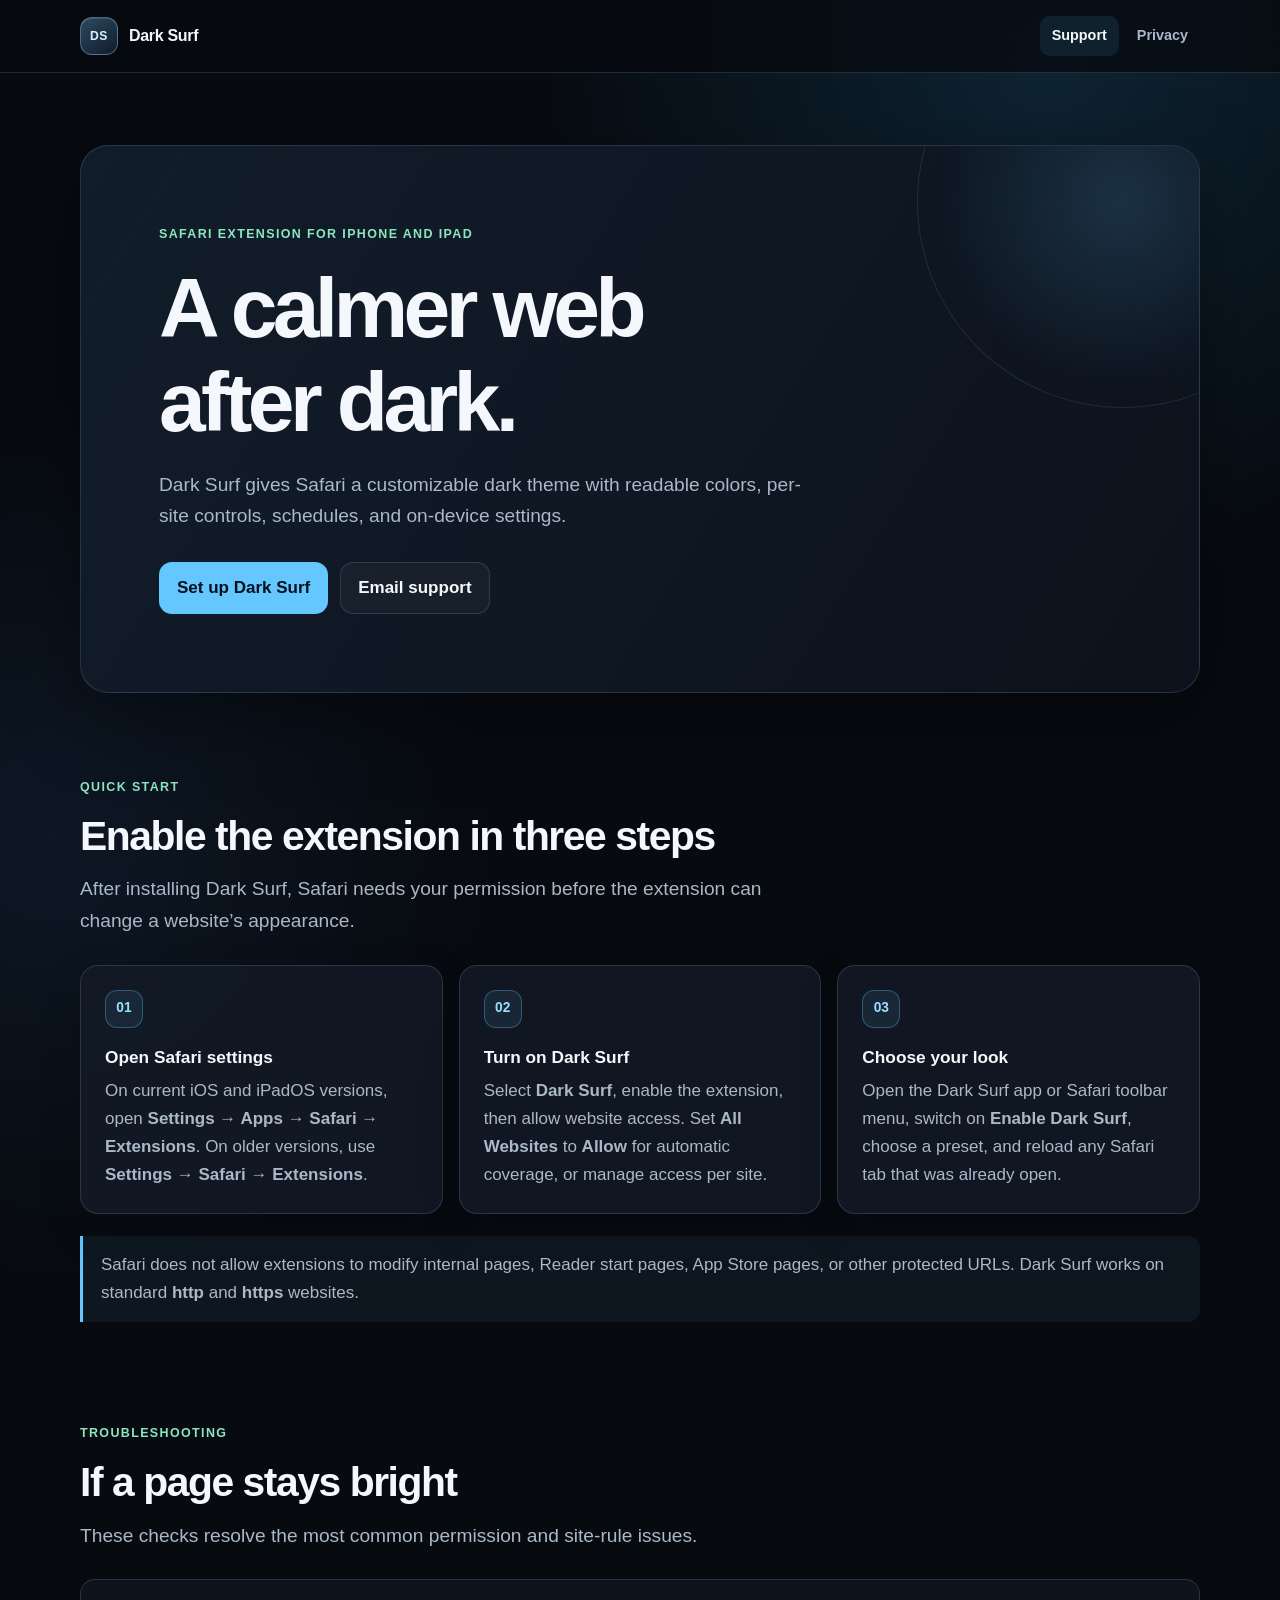
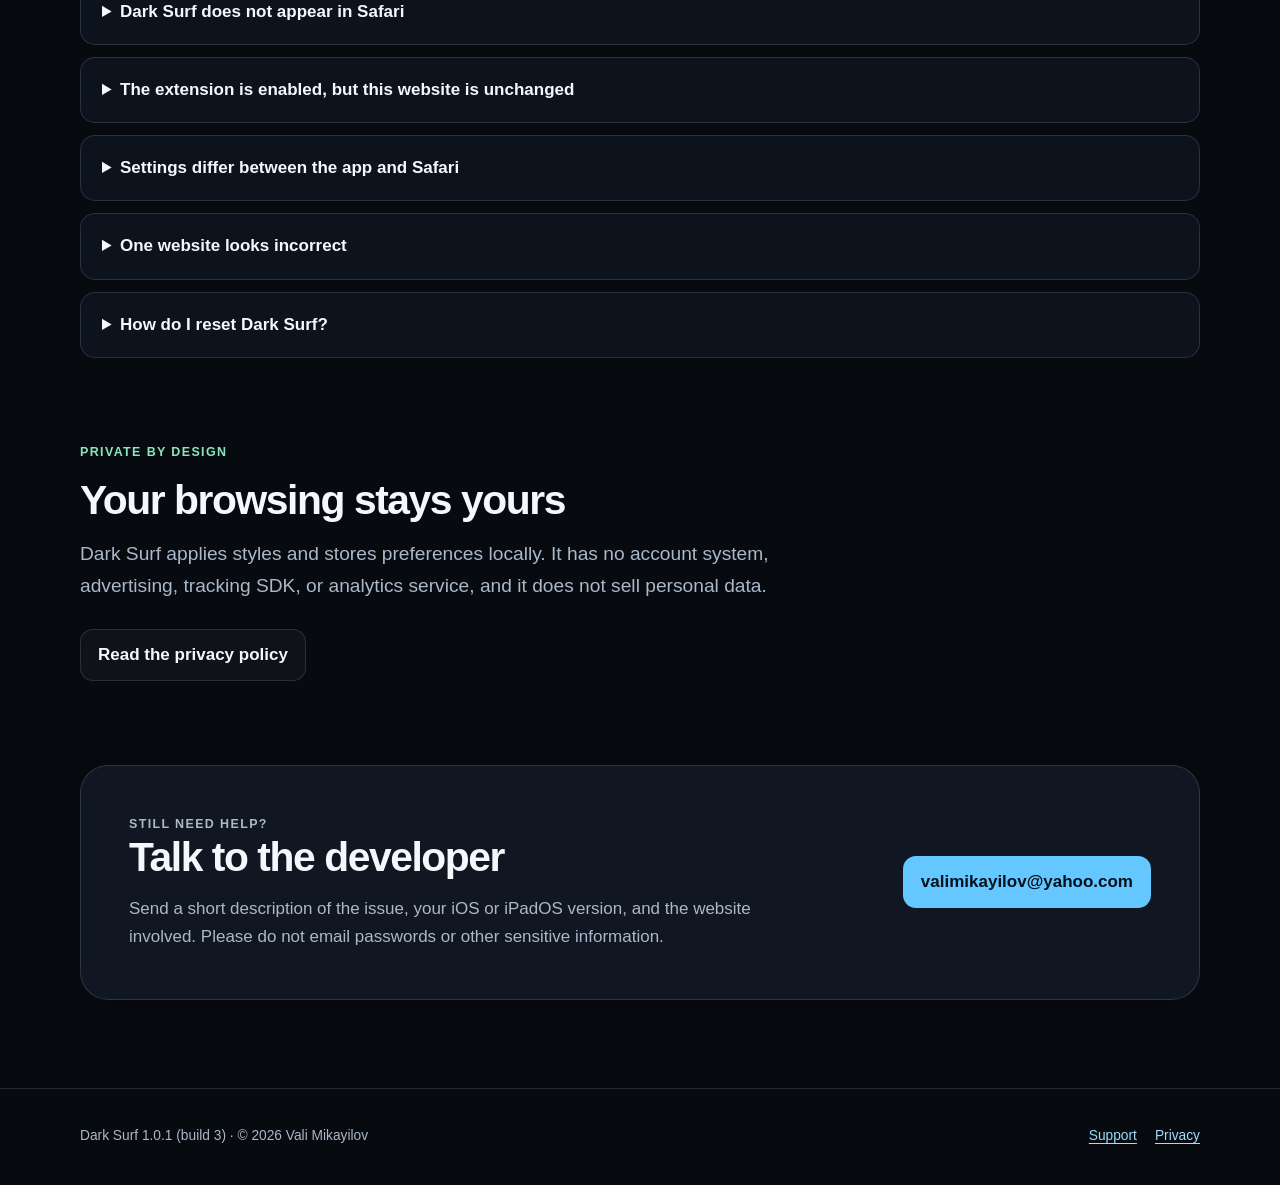
==== index.html @ 5539077b "Publish Dark Surf support and privacy policy" ====
<!doctype html>
<html lang="en">
  <head>
    <meta charset="utf-8">
    <meta name="viewport" content="width=device-width, initial-scale=1">
    <meta
      name="description"
      content="Help, setup instructions, and troubleshooting for the Dark Surf Safari extension for iPhone and iPad."
    >
    <meta name="theme-color" content="#070a0f">
    <title>Dark Surf Support</title>
    <link rel="stylesheet" href="styles.css">
  </head>
  <body>
    <a class="skip-link" href="#main-content">Skip to content</a>

    <header class="site-header">
      <nav class="nav" aria-label="Primary navigation">
        <a class="brand" href="./" aria-label="Dark Surf support home">
          <span class="brand-mark" aria-hidden="true">DS</span>
          <span>Dark Surf</span>
        </a>
        <div class="nav-links">
          <a href="./" aria-current="page">Support</a>
          <a href="privacy/">Privacy</a>
        </div>
      </nav>
    </header>

    <main id="main-content" class="page-shell">
      <section class="hero" aria-labelledby="support-title">
        <div class="hero-content">
          <p class="eyebrow">Safari extension for iPhone and iPad</p>
          <h1 id="support-title">A calmer web after dark.</h1>
          <p class="hero-copy">
            Dark Surf gives Safari a customizable dark theme with readable colors,
            per-site controls, schedules, and on-device settings.
          </p>
          <div class="actions">
            <a class="button primary" href="#setup">Set up Dark Surf</a>
            <a
              class="button"
              href="mailto:valimikayilov@yahoo.com?subject=Dark%20Surf%20Support"
            >Email support</a>
          </div>
        </div>
      </section>

      <section id="setup" class="content-section" aria-labelledby="setup-title">
        <div class="section-heading">
          <p class="eyebrow">Quick start</p>
          <h2 id="setup-title">Enable the extension in three steps</h2>
          <p class="section-intro">
            After installing Dark Surf, Safari needs your permission before the
            extension can change a website’s appearance.
          </p>
        </div>

        <div class="card-grid">
          <article class="card">
            <span class="step-number" aria-hidden="true">01</span>
            <h3>Open Safari settings</h3>
            <p>
              On current iOS and iPadOS versions, open <strong>Settings → Apps →
              Safari → Extensions</strong>. On older versions, use
              <strong>Settings → Safari → Extensions</strong>.
            </p>
          </article>
          <article class="card">
            <span class="step-number" aria-hidden="true">02</span>
            <h3>Turn on Dark Surf</h3>
            <p>
              Select <strong>Dark Surf</strong>, enable the extension, then allow
              website access. Set <strong>All Websites</strong> to
              <strong>Allow</strong> for automatic coverage, or manage access per
              site.
            </p>
          </article>
          <article class="card">
            <span class="step-number" aria-hidden="true">03</span>
            <h3>Choose your look</h3>
            <p>
              Open the Dark Surf app or Safari toolbar menu, switch on
              <strong>Enable Dark Surf</strong>, choose a preset, and reload any
              Safari tab that was already open.
            </p>
          </article>
        </div>

        <p class="note">
          Safari does not allow extensions to modify internal pages, Reader start
          pages, App Store pages, or other protected URLs. Dark Surf works on
          standard <strong>http</strong> and <strong>https</strong> websites.
        </p>
      </section>

      <section class="content-section" aria-labelledby="troubleshooting-title">
        <div class="section-heading">
          <p class="eyebrow">Troubleshooting</p>
          <h2 id="troubleshooting-title">If a page stays bright</h2>
          <p class="section-intro">
            These checks resolve the most common permission and site-rule issues.
          </p>
        </div>

        <div class="faq-list">
          <details>
            <summary>Dark Surf does not appear in Safari</summary>
            <p>
              Confirm the Dark Surf app is installed, then return to Safari’s
              Extensions settings and enable it. If it still does not appear,
              restart Safari or restart the device once after installation.
            </p>
          </details>
          <details>
            <summary>The extension is enabled, but this website is unchanged</summary>
            <p>
              Open Safari’s page menu, select Dark Surf, and verify that website
              access is allowed. Also check that Dark Surf is globally enabled,
              the current site is not excluded, no temporary pause is active, and
              the current time is inside your schedule.
            </p>
          </details>
          <details>
            <summary>Settings differ between the app and Safari</summary>
            <p>
              Open the Dark Surf app once, make a small setting change, then
              return to Safari and reload the page. The app and extension share
              settings on the device; reopening both sides refreshes that sync.
            </p>
          </details>
          <details>
            <summary>One website looks incorrect</summary>
            <p>
              Try a different preset or lower the intensity. You can exclude that
              hostname while keeping Dark Surf active everywhere else. When
              reporting a compatibility issue, include the website address and a
              screenshot if you are comfortable sharing them.
            </p>
          </details>
          <details>
            <summary>How do I reset Dark Surf?</summary>
            <p>
              Open the app and choose <strong>Reset to defaults</strong>. You can
              also clear local usage statistics from advanced extension settings
              without changing your theme.
            </p>
          </details>
        </div>
      </section>

      <section class="content-section" aria-labelledby="privacy-summary-title">
        <div class="section-heading">
          <p class="eyebrow">Private by design</p>
          <h2 id="privacy-summary-title">Your browsing stays yours</h2>
          <p class="section-intro">
            Dark Surf applies styles and stores preferences locally. It has no
            account system, advertising, tracking SDK, or analytics service, and
            it does not sell personal data.
          </p>
        </div>
        <a class="button" href="privacy/">Read the privacy policy</a>
      </section>

      <section class="content-section" aria-labelledby="contact-title">
        <div class="contact-card">
          <div>
            <p class="eyebrow">Still need help?</p>
            <h2 id="contact-title">Talk to the developer</h2>
            <p>
              Send a short description of the issue, your iOS or iPadOS version,
              and the website involved. Please do not email passwords or other
              sensitive information.
            </p>
          </div>
          <a
            class="button primary"
            href="mailto:valimikayilov@yahoo.com?subject=Dark%20Surf%20Support"
          >valimikayilov@yahoo.com</a>
        </div>
      </section>
    </main>

    <footer class="site-footer">
      <div class="footer-content">
        <span>Dark Surf 1.0.1 (build 3) · © 2026 Vali Mikayilov</span>
        <div class="footer-links">
          <a href="./">Support</a>
          <a href="privacy/">Privacy</a>
        </div>
      </div>
    </footer>
  </body>
</html>
---- styles.css ----
:root {
  color-scheme: dark;
  --background: #070a0f;
  --background-elevated: #0d121b;
  --surface: rgba(20, 28, 40, 0.82);
  --surface-strong: #151e2b;
  --border: rgba(153, 190, 224, 0.18);
  --text: #f4f8fc;
  --text-muted: #aab8c8;
  --accent: #65c7ff;
  --accent-strong: #9bdeff;
  --success: #8ce6c0;
  --shadow: 0 24px 80px rgba(0, 0, 0, 0.34);
  --radius-large: 28px;
  --radius-medium: 18px;
  --page-width: 1120px;
}

* {
  box-sizing: border-box;
}

html {
  scroll-behavior: smooth;
}

body {
  min-height: 100vh;
  margin: 0;
  background:
    radial-gradient(circle at 82% 2%, rgba(42, 139, 194, 0.2), transparent 34rem),
    radial-gradient(circle at 4% 30%, rgba(45, 94, 151, 0.16), transparent 28rem),
    var(--background);
  color: var(--text);
  font-family: Inter, ui-sans-serif, -apple-system, BlinkMacSystemFont, "Segoe UI", sans-serif;
  font-size: 17px;
  line-height: 1.65;
  text-rendering: optimizeLegibility;
}

a {
  color: var(--accent-strong);
  text-underline-offset: 0.2em;
}

a:hover {
  color: #d2f1ff;
}

a:focus-visible,
button:focus-visible,
summary:focus-visible {
  outline: 3px solid var(--accent);
  outline-offset: 4px;
  border-radius: 6px;
}

.skip-link {
  position: fixed;
  z-index: 100;
  top: 12px;
  left: 12px;
  padding: 10px 14px;
  border-radius: 10px;
  background: var(--text);
  color: var(--background);
  font-weight: 750;
  transform: translateY(-160%);
}

.skip-link:focus {
  transform: translateY(0);
}

.site-header {
  position: sticky;
  z-index: 20;
  top: 0;
  border-bottom: 1px solid var(--border);
  background: rgba(7, 10, 15, 0.76);
  backdrop-filter: blur(18px);
  -webkit-backdrop-filter: blur(18px);
}

.nav,
.page-shell {
  width: min(calc(100% - 40px), var(--page-width));
  margin-inline: auto;
}

.nav {
  display: flex;
  min-height: 72px;
  align-items: center;
  justify-content: space-between;
  gap: 24px;
}

.brand {
  display: inline-flex;
  align-items: center;
  gap: 11px;
  color: var(--text);
  font-size: 1rem;
  font-weight: 800;
  letter-spacing: -0.02em;
  text-decoration: none;
}

.brand-mark {
  display: grid;
  width: 38px;
  height: 38px;
  place-items: center;
  border: 1px solid rgba(154, 220, 255, 0.36);
  border-radius: 12px;
  background:
    linear-gradient(145deg, rgba(111, 206, 255, 0.25), rgba(17, 27, 43, 0.92)),
    var(--surface-strong);
  box-shadow: inset 0 1px 0 rgba(255, 255, 255, 0.12);
  color: #d8f3ff;
  font-size: 0.76rem;
  letter-spacing: 0.04em;
}

.nav-links {
  display: flex;
  align-items: center;
  gap: 6px;
}

.nav-links a {
  padding: 8px 12px;
  border-radius: 10px;
  color: var(--text-muted);
  font-size: 0.9rem;
  font-weight: 680;
  text-decoration: none;
}

.nav-links a:hover,
.nav-links a[aria-current="page"] {
  background: rgba(101, 199, 255, 0.1);
  color: var(--text);
}

.page-shell {
  padding-block: 72px 88px;
}

.hero {
  display: grid;
  min-height: 470px;
  align-items: center;
  padding: clamp(36px, 7vw, 78px);
  overflow: hidden;
  border: 1px solid var(--border);
  border-radius: var(--radius-large);
  background:
    linear-gradient(122deg, rgba(18, 29, 43, 0.98), rgba(12, 18, 28, 0.84)),
    var(--background-elevated);
  box-shadow: var(--shadow);
  position: relative;
}

.hero::after {
  position: absolute;
  top: -150px;
  right: -130px;
  width: 410px;
  height: 410px;
  border: 1px solid rgba(140, 222, 255, 0.12);
  border-radius: 50%;
  background: radial-gradient(circle, rgba(92, 198, 255, 0.16), transparent 66%);
  content: "";
}

.hero-content {
  position: relative;
  z-index: 1;
  max-width: 720px;
}

.eyebrow {
  margin: 0 0 16px;
  color: var(--success);
  font-size: 0.78rem;
  font-weight: 800;
  letter-spacing: 0.11em;
  text-transform: uppercase;
}

h1,
h2,
h3 {
  margin-top: 0;
  line-height: 1.12;
  text-wrap: balance;
}

h1 {
  max-width: 830px;
  margin-bottom: 20px;
  font-size: clamp(2.75rem, 7vw, 5.25rem);
  letter-spacing: -0.055em;
}

h2 {
  margin-bottom: 14px;
  font-size: clamp(1.75rem, 3.6vw, 2.55rem);
  letter-spacing: -0.035em;
}

h3 {
  margin-bottom: 10px;
  font-size: 1.08rem;
}

.hero-copy,
.section-intro,
.lede {
  color: var(--text-muted);
  font-size: clamp(1.04rem, 2vw, 1.2rem);
}

.hero-copy {
  max-width: 650px;
  margin: 0;
}

.actions {
  display: flex;
  flex-wrap: wrap;
  gap: 12px;
  margin-top: 30px;
}

.button {
  display: inline-flex;
  min-height: 48px;
  align-items: center;
  justify-content: center;
  padding: 11px 17px;
  border: 1px solid var(--border);
  border-radius: 13px;
  background: rgba(255, 255, 255, 0.035);
  color: var(--text);
  font-weight: 760;
  text-decoration: none;
}

.button.primary {
  border-color: transparent;
  background: var(--accent);
  color: #03121d;
}

.button:hover {
  border-color: rgba(154, 220, 255, 0.5);
  background: rgba(101, 199, 255, 0.1);
  color: var(--text);
}

.button.primary:hover {
  background: #9bdeff;
  color: #03121d;
}

.content-section {
  padding-top: 84px;
}

.section-heading {
  max-width: 720px;
  margin-bottom: 28px;
}

.section-intro {
  margin: 0;
}

.card-grid {
  display: grid;
  grid-template-columns: repeat(3, minmax(0, 1fr));
  gap: 16px;
}

.card,
.contact-card,
.privacy-copy {
  border: 1px solid var(--border);
  background: var(--surface);
  box-shadow: 0 14px 42px rgba(0, 0, 0, 0.16);
}

.card {
  min-height: 100%;
  padding: 24px;
  border-radius: var(--radius-medium);
}

.step-number {
  display: grid;
  width: 38px;
  height: 38px;
  margin-bottom: 20px;
  place-items: center;
  border: 1px solid rgba(101, 199, 255, 0.32);
  border-radius: 12px;
  background: rgba(101, 199, 255, 0.09);
  color: var(--accent-strong);
  font-size: 0.86rem;
  font-weight: 850;
}

.card p {
  margin: 0;
  color: var(--text-muted);
}

.note {
  margin-top: 22px;
  padding: 15px 18px;
  border-left: 3px solid var(--accent);
  border-radius: 0 12px 12px 0;
  background: rgba(101, 199, 255, 0.07);
  color: var(--text-muted);
}

.faq-list {
  display: grid;
  gap: 12px;
}

details {
  border: 1px solid var(--border);
  border-radius: 15px;
  background: rgba(17, 24, 35, 0.72);
}

summary {
  padding: 18px 21px;
  cursor: pointer;
  font-weight: 760;
}

details p {
  margin: 0;
  padding: 0 21px 20px;
  color: var(--text-muted);
}

.contact-card {
  display: flex;
  align-items: center;
  justify-content: space-between;
  gap: 28px;
  padding: clamp(28px, 5vw, 48px);
  border-radius: var(--radius-large);
}

.contact-card p {
  max-width: 680px;
  margin: 0;
  color: var(--text-muted);
}

.privacy-header {
  max-width: 850px;
  padding-bottom: 38px;
}

.privacy-header h1 {
  margin-bottom: 18px;
  font-size: clamp(2.65rem, 7vw, 4.8rem);
}

.policy-meta {
  margin: 22px 0 0;
  color: var(--text-muted);
  font-size: 0.92rem;
}

.privacy-copy {
  max-width: 850px;
  padding: clamp(28px, 6vw, 62px);
  border-radius: var(--radius-large);
}

.privacy-copy section + section {
  margin-top: 48px;
  padding-top: 44px;
  border-top: 1px solid var(--border);
}

.privacy-copy h2 {
  font-size: clamp(1.45rem, 3vw, 2rem);
}

.privacy-copy p,
.privacy-copy li {
  color: var(--text-muted);
}

.privacy-copy strong {
  color: var(--text);
}

.privacy-copy ul {
  padding-left: 1.3rem;
}

.privacy-copy li + li {
  margin-top: 8px;
}

.site-footer {
  border-top: 1px solid var(--border);
}

.footer-content {
  display: flex;
  width: min(calc(100% - 40px), var(--page-width));
  min-height: 96px;
  align-items: center;
  justify-content: space-between;
  gap: 20px;
  margin-inline: auto;
  color: var(--text-muted);
  font-size: 0.86rem;
}

.footer-links {
  display: flex;
  gap: 18px;
}

@media (max-width: 780px) {
  .page-shell {
    padding-top: 40px;
  }

  .hero {
    min-height: auto;
  }

  .card-grid {
    grid-template-columns: 1fr;
  }

  .contact-card,
  .footer-content {
    align-items: flex-start;
    flex-direction: column;
  }

  .footer-content {
    justify-content: center;
    padding-block: 24px;
  }
}

@media (max-width: 520px) {
  body {
    font-size: 16px;
  }

  .nav,
  .page-shell,
  .footer-content {
    width: min(calc(100% - 28px), var(--page-width));
  }

  .nav {
    min-height: 64px;
  }

  .nav-links a {
    padding: 8px;
    font-size: 0.82rem;
  }

  .hero {
    padding: 30px 23px;
    border-radius: 22px;
  }

  h1 {
    font-size: clamp(2.55rem, 15vw, 3.5rem);
  }

  .content-section {
    padding-top: 64px;
  }

  .contact-card {
    border-radius: 22px;
  }
}

@media (prefers-reduced-motion: reduce) {
  html {
    scroll-behavior: auto;
  }
}

@media print {
  :root {
    color-scheme: light;
  }

  body {
    background: #ffffff;
    color: #111827;
  }

  .site-header,
  .site-footer,
  .actions {
    display: none;
  }

  .page-shell {
    width: 100%;
    padding: 0;
  }

  .privacy-copy {
    max-width: none;
    padding: 0;
    border: 0;
    background: transparent;
    box-shadow: none;
  }

  .privacy-copy p,
  .privacy-copy li,
  .lede,
  .policy-meta {
    color: #374151;
  }
}
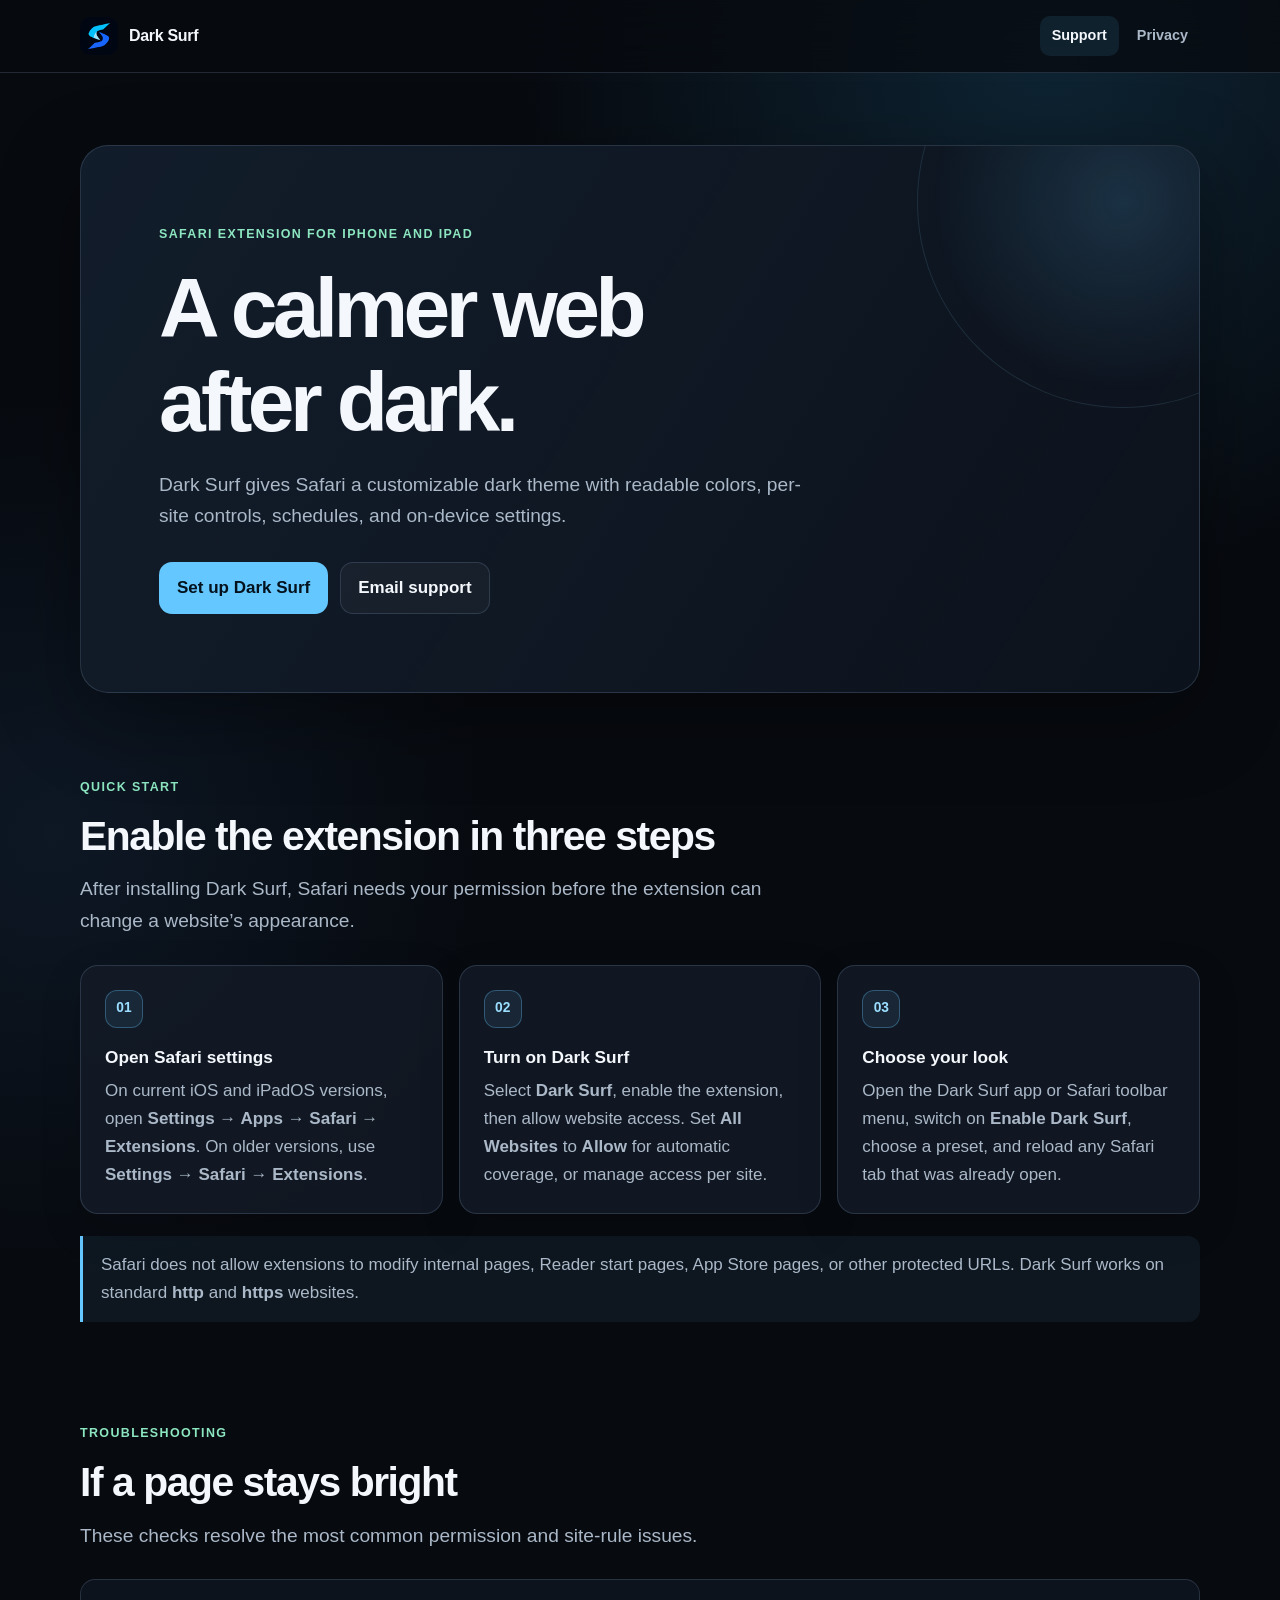
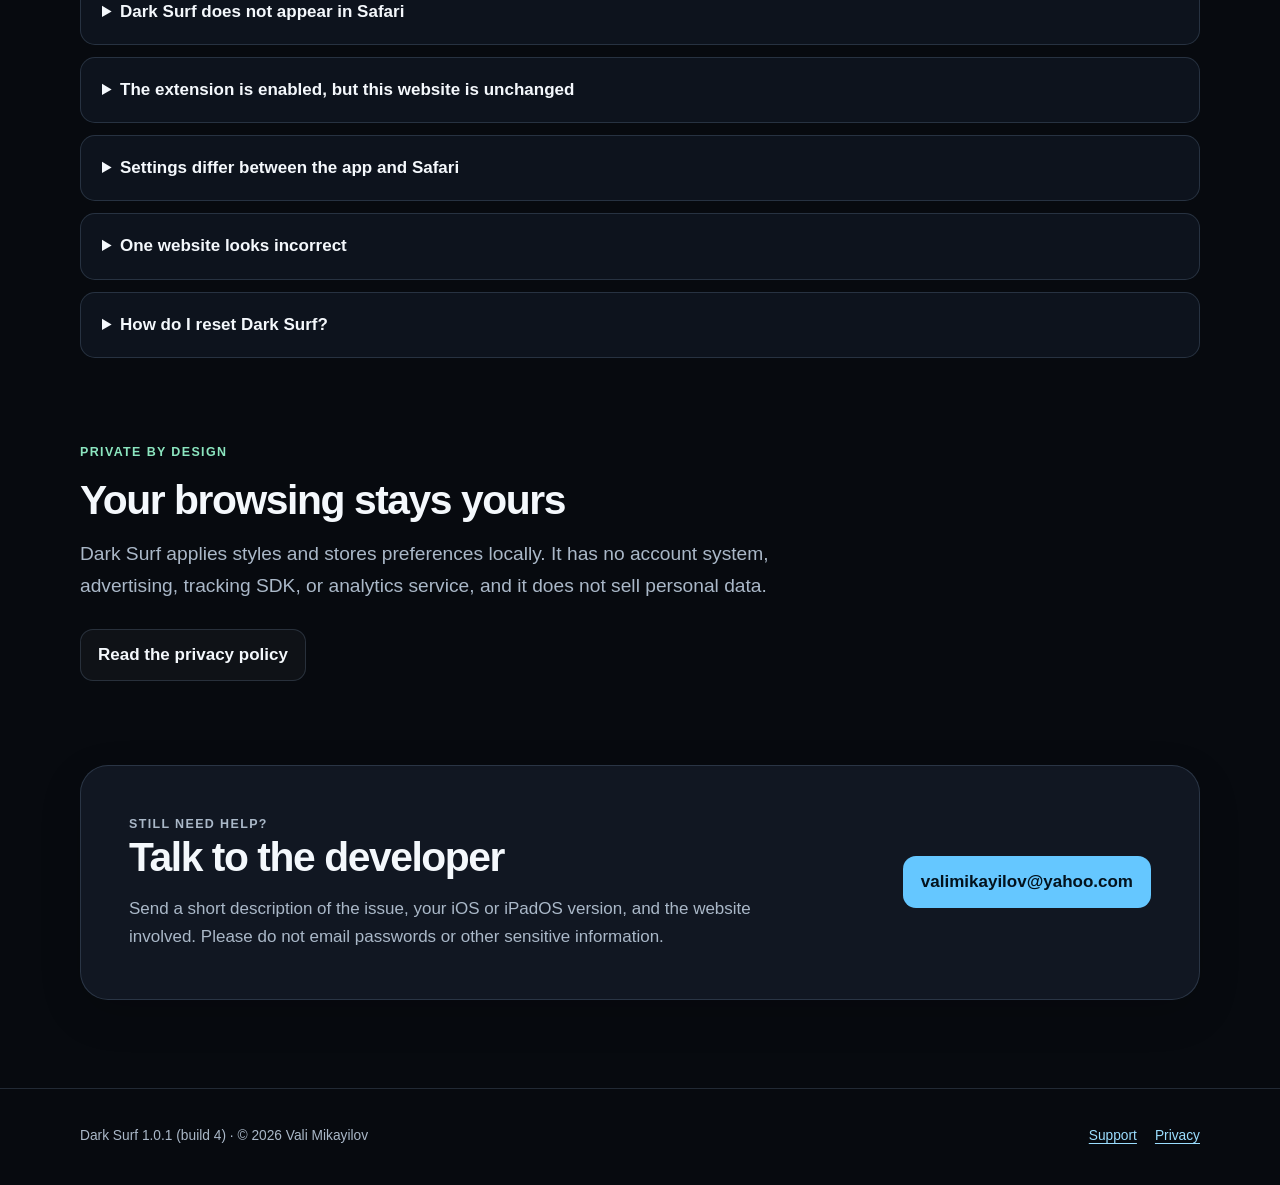
==== commit 69ab0070: "Refresh Dark Surf branding" ====
--- a/index.html
+++ b/index.html
@@ -9,6 +9,8 @@
     >
     <meta name="theme-color" content="#070a0f">
     <title>Dark Surf Support</title>
+    <link rel="icon" type="image/png" sizes="32x32" href="favicon-32.png">
+    <link rel="apple-touch-icon" sizes="180x180" href="apple-touch-icon.png">
     <link rel="stylesheet" href="styles.css">
   </head>
   <body>
@@ -17,7 +19,13 @@
     <header class="site-header">
       <nav class="nav" aria-label="Primary navigation">
         <a class="brand" href="./" aria-label="Dark Surf support home">
-          <span class="brand-mark" aria-hidden="true">DS</span>
+          <img
+            class="brand-mark"
+            src="assets/dark-surf-logo-64.png"
+            alt=""
+            width="38"
+            height="38"
+          >
           <span>Dark Surf</span>
         </a>
         <div class="nav-links">
@@ -183,7 +191,7 @@
 
     <footer class="site-footer">
       <div class="footer-content">
-        <span>Dark Surf 1.0.1 (build 3) · © 2026 Vali Mikayilov</span>
+        <span>Dark Surf 1.0.1 (build 4) · © 2026 Vali Mikayilov</span>
         <div class="footer-links">
           <a href="./">Support</a>
           <a href="privacy/">Privacy</a>
--- a/styles.css
+++ b/styles.css
@@ -108,19 +108,13 @@
 }
 
 .brand-mark {
-  display: grid;
+  display: block;
   width: 38px;
   height: 38px;
-  place-items: center;
-  border: 1px solid rgba(154, 220, 255, 0.36);
-  border-radius: 12px;
-  background:
-    linear-gradient(145deg, rgba(111, 206, 255, 0.25), rgba(17, 27, 43, 0.92)),
-    var(--surface-strong);
-  box-shadow: inset 0 1px 0 rgba(255, 255, 255, 0.12);
-  color: #d8f3ff;
-  font-size: 0.76rem;
-  letter-spacing: 0.04em;
+  flex: 0 0 38px;
+  border-radius: 10px;
+  object-fit: cover;
+  image-rendering: auto;
 }
 
 .nav-links {
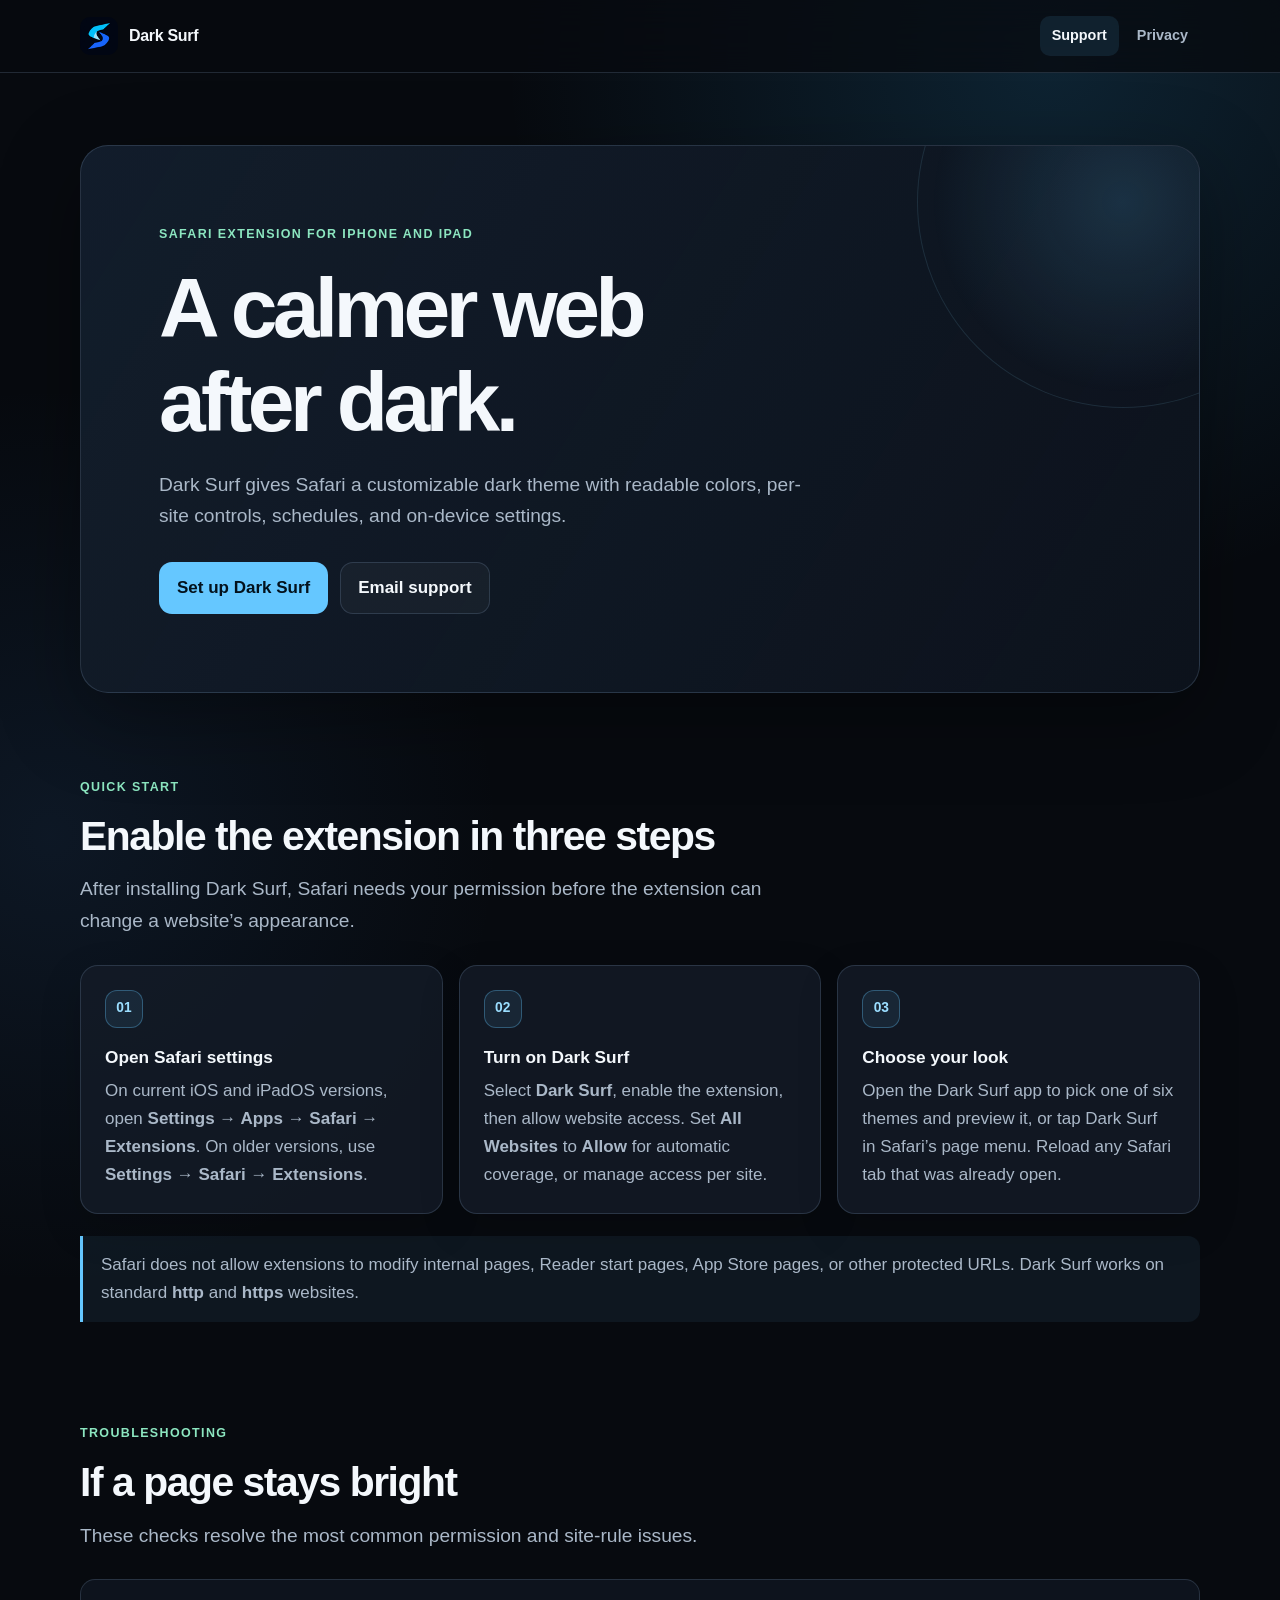
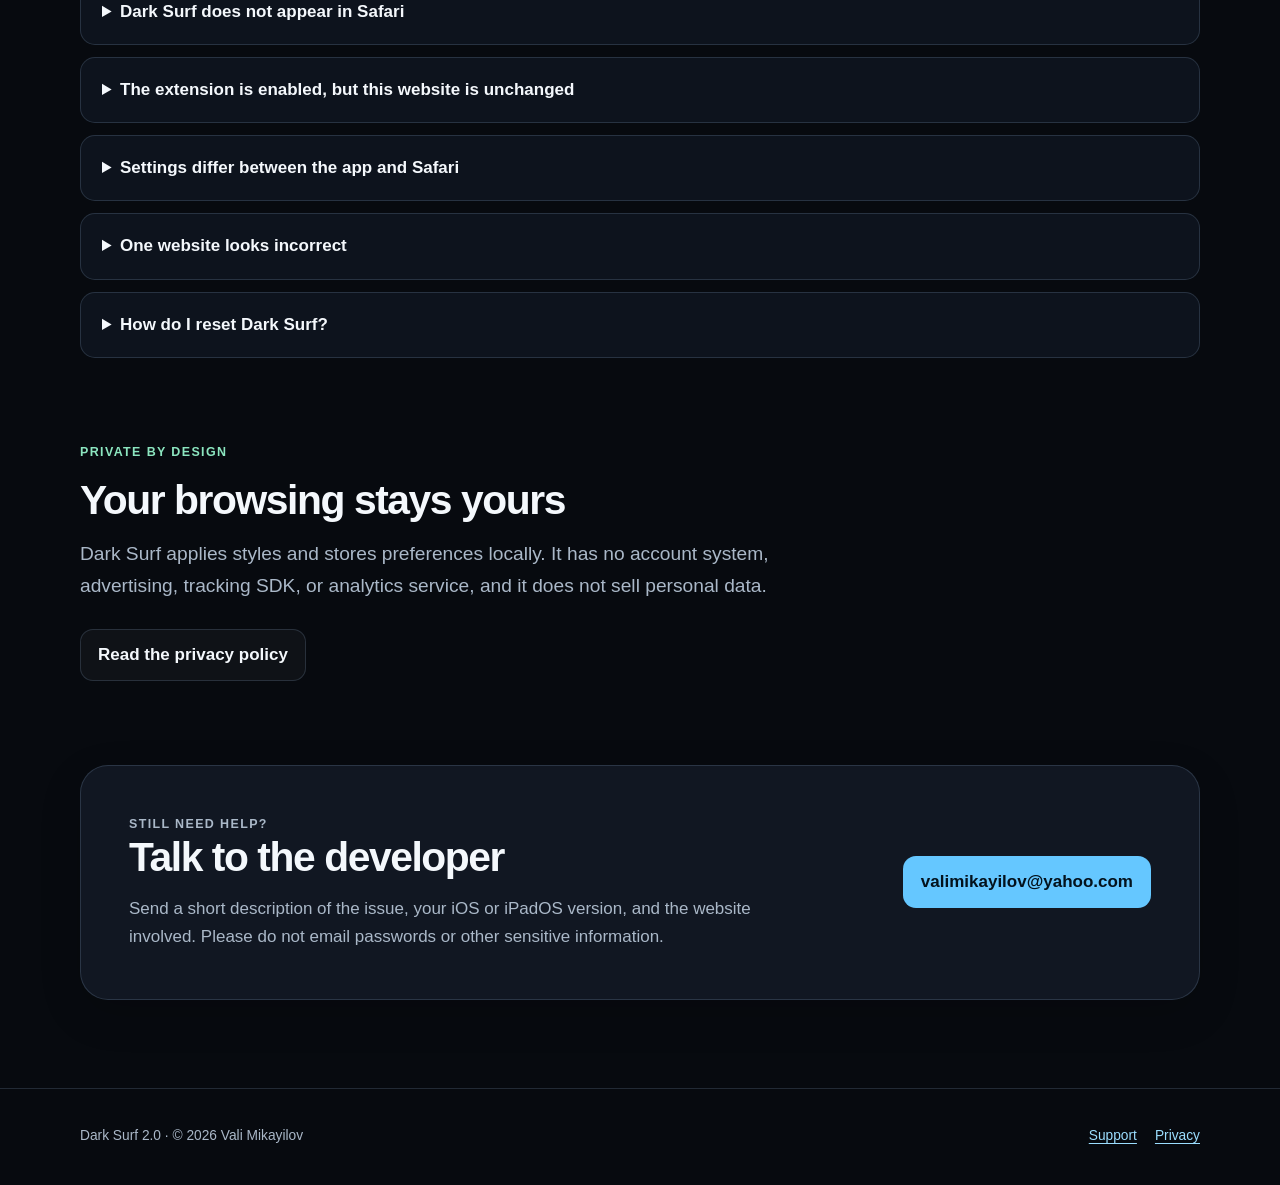
==== commit a23850cd: "Update support and privacy pages for Dark Surf 2.0 The privacy policy now says 2.0 keeps no usage st" ====
--- a/index.html
+++ b/index.html
@@ -88,9 +88,9 @@
             <span class="step-number" aria-hidden="true">03</span>
             <h3>Choose your look</h3>
             <p>
-              Open the Dark Surf app or Safari toolbar menu, switch on
-              <strong>Enable Dark Surf</strong>, choose a preset, and reload any
-              Safari tab that was already open.
+              Open the Dark Surf app to pick one of six themes and preview it,
+              or tap Dark Surf in Safari’s page menu. Reload any Safari tab that
+              was already open.
             </p>
           </article>
         </div>
@@ -124,9 +124,10 @@
             <summary>The extension is enabled, but this website is unchanged</summary>
             <p>
               Open Safari’s page menu, select Dark Surf, and verify that website
-              access is allowed. Also check that Dark Surf is globally enabled,
-              the current site is not excluded, no temporary pause is active, and
-              the current time is inside your schedule.
+              access is allowed. The menu also says why a page isn’t themed: Dark
+              Surf may be off or paused, outside your schedule, or set to Off for
+              this website. If the website has its own dark design, Dark Surf
+              leaves it as is; choose <strong>Darken it anyway</strong> to theme it.
             </p>
           </details>
           <details>
@@ -140,8 +141,10 @@
           <details>
             <summary>One website looks incorrect</summary>
             <p>
-              Try a different preset or lower the intensity. You can exclude that
-              hostname while keeping Dark Surf active everywhere else. When
+              Try another theme, or adjust brightness and contrast. For web apps
+              that draw their content on a canvas, such as online editors,
+              switch the website to <strong>Invert</strong> in Dark Surf’s Safari
+              menu, or to <strong>Off</strong> to keep its original look. When
               reporting a compatibility issue, include the website address and a
               screenshot if you are comfortable sharing them.
             </p>
@@ -149,9 +152,9 @@
           <details>
             <summary>How do I reset Dark Surf?</summary>
             <p>
-              Open the app and choose <strong>Reset to defaults</strong>. You can
-              also clear local usage statistics from advanced extension settings
-              without changing your theme.
+              Open the app, go to <strong>Settings</strong>, and choose
+              <strong>Reset all settings</strong>. This restores the default theme
+              and clears your schedule and website lists.
             </p>
           </details>
         </div>
@@ -191,7 +194,7 @@
 
     <footer class="site-footer">
       <div class="footer-content">
-        <span>Dark Surf 1.0.1 (build 4) · © 2026 Vali Mikayilov</span>
+        <span>Dark Surf 2.0 · © 2026 Vali Mikayilov</span>
         <div class="footer-links">
           <a href="./">Support</a>
           <a href="privacy/">Privacy</a>
